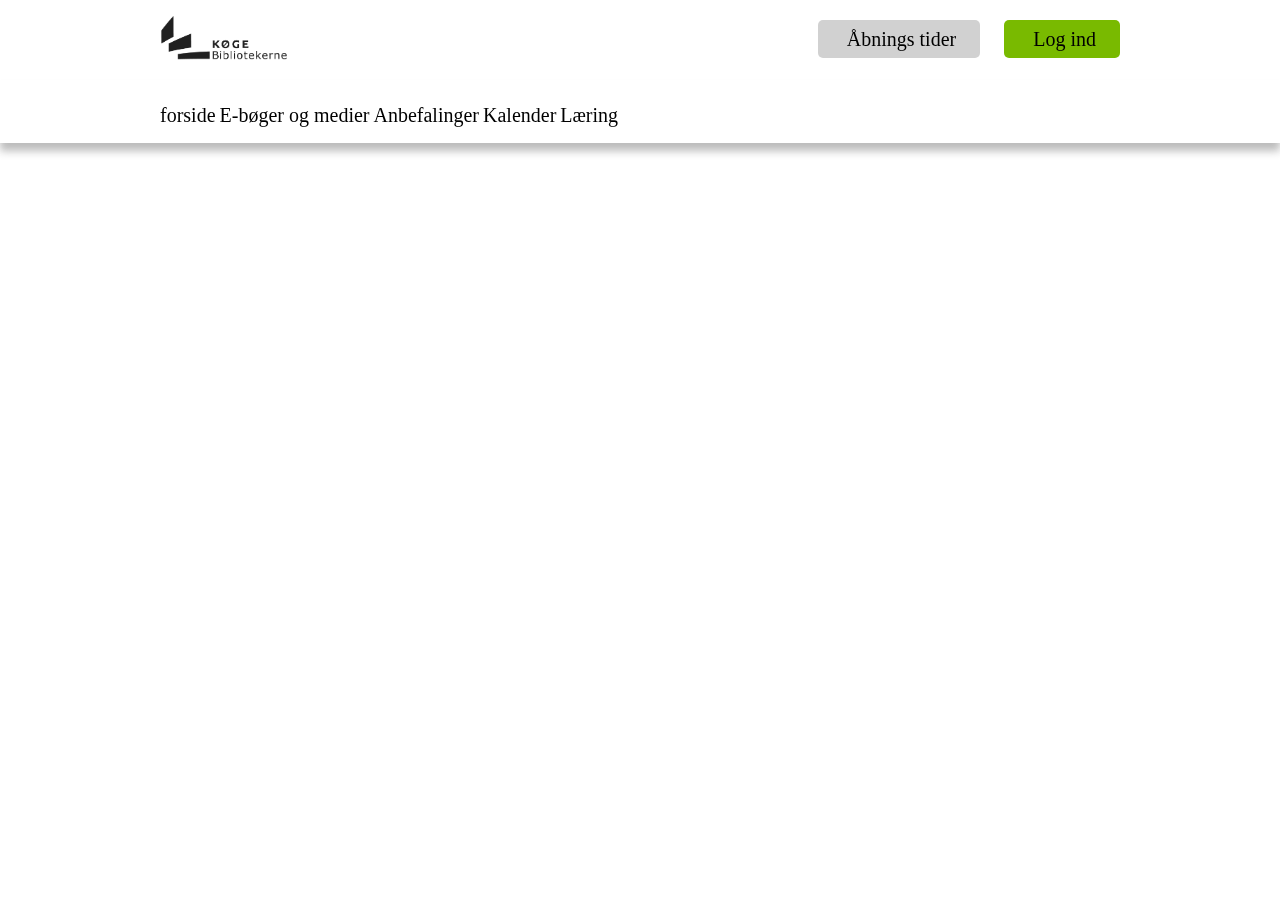
==== index.html @ a23d9f3e "Start på header" ====
<!DOCTYPE html>
<html lang="en">
<head>
    <meta charset="UTF-8">
    <meta http-equiv="X-UA-Compatible" content="IE=edge">
    <meta name="viewport" content="width=device-width, initial-scale=1.0">
    <title>Koege bibliotek</title>
    <link rel="stylesheet" href="style.css">
</head>
<body>

    <header>
        <div class="topbar">
            <div class="logo">
                <img src="./img/koege-bibliotekerne.png" alt="Koege logo">
            </div>

            <div class="topbar-inner">
            <a class="aabningstider" href=""><img src="" alt=""> Åbnings tider</a>
            <a class="logind" href=""><img src="" alt=""> Log ind</a>
            </div>

        </div>  

        <nav class="topnav">

            <div class="pri-nav">
                <a href="forside">forside</a>
                <a href="E-boeger og medier">E-bøger og medier</a>
                <a href="Anbefalinger">Anbefalinger</a>
                <a href="Kalender">Kalender</a>
                <a href="Læring">Læring</a>
            
            </div>

            <div class="sec-nav">
               
                <a href=""></a>
                <a href=""></a>
                <a href=""></a>
            
            </div>

        </nav>
        
        <div class="soegefelt">

        </div>

    </header>

    <section>

    </section>

    <section>

    </section>



    

    <footer></footer>

    <script src="main.js"></script>
    
</body>
</html>
---- style.css ----
* {
    box-sizing: border-box;
    padding: 0;
    margin: 0;
}

header {
    position: fixed;
    width: 100%;
}

.topbar{
    display: flex;
    justify-content: space-between;
    align-items: center;
    margin-top: 1rem;
    padding: 0 10rem;
    z-index: 999;
    background-color: white;
}

.logo img{
    width: 8rem;
}

.aabningstider, .logind {
    padding: 0.5rem 1.5rem;
    border-radius: 5px;
    text-decoration: none;
    color: #000000;
    font-size: 20px;
    margin-left: 20px;
}

.aabningstider {
    background-color: #d1d1d1;
    transition: .5s;
}

.aabningstider:hover {
    background-color: #79BA00;
}

.logind {
    background-color: #79BA00;
    transition: .5s;
}

.logind:hover {
    background-color: #505050;
    color: white;
}


nav a {
    text-decoration: none;
    color: #000000;
    font-size: 20px;
}

.topnav {
    display: flex;
    justify-content: space-between;
    align-items: center;
    margin-top: 1rem;
    padding: 0 10rem;
    box-shadow: 0 8px 8px rgba(32, 32, 32, 0.3);
}

.pri-nav {
    margin-top: 1.5rem;
    margin-bottom: 1rem;
}

.pri-nav:hover {
    
}
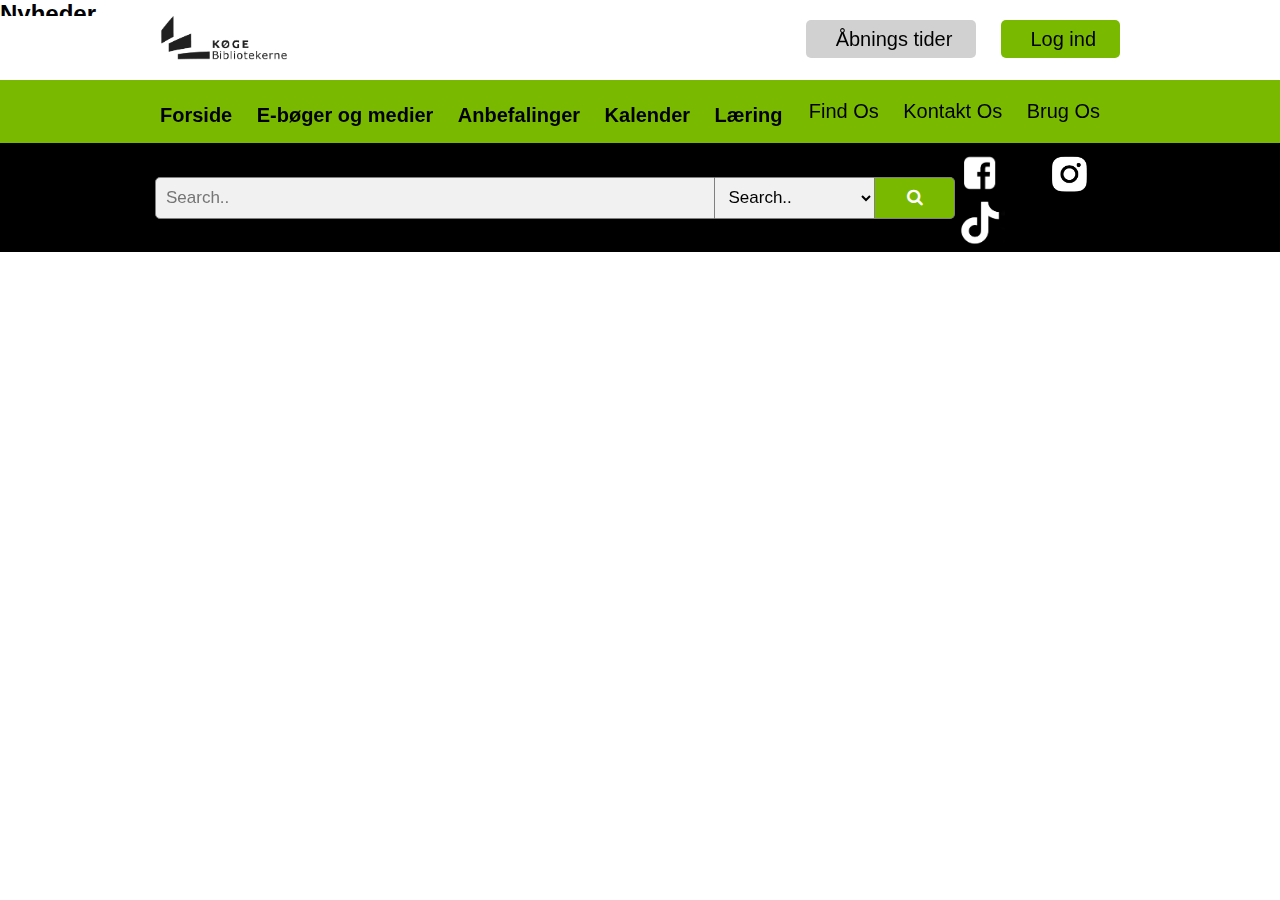
==== commit efab4abf: "header finish" ====
--- a/index.html
+++ b/index.html
@@ -6,6 +6,7 @@
     <meta name="viewport" content="width=device-width, initial-scale=1.0">
     <title>Koege bibliotek</title>
     <link rel="stylesheet" href="style.css">
+    <link rel="stylesheet" href="https://cdnjs.cloudflare.com/ajax/libs/font-awesome/4.7.0/css/font-awesome.min.css">
 </head>
 <body>
 
@@ -16,8 +17,8 @@
             </div>
 
             <div class="topbar-inner">
-            <a class="aabningstider" href=""><img src="" alt=""> Åbnings tider</a>
-            <a class="logind" href=""><img src="" alt=""> Log ind</a>
+                <a class="aabningstider" href=""><img src="" alt=""> Åbnings tider</a>
+                <a class="logind" href=""><img src="" alt=""> Log ind</a>
             </div>
 
         </div>  
@@ -25,31 +26,61 @@
         <nav class="topnav">
 
             <div class="pri-nav">
-                <a href="forside">forside</a>
-                <a href="E-boeger og medier">E-bøger og medier</a>
-                <a href="Anbefalinger">Anbefalinger</a>
-                <a href="Kalender">Kalender</a>
-                <a href="Læring">Læring</a>
-            
+                <a href="#forside">Forside</a>
+                <a href="#E-boeger og medier">E-bøger og medier</a>
+                <a href="#Anbefalinger">Anbefalinger</a>
+                <a href="#Kalender">Kalender</a>
+                <a href="#Læring">Læring</a>
             </div>
 
             <div class="sec-nav">
-               
-                <a href=""></a>
-                <a href=""></a>
-                <a href=""></a>
-            
+                <a href="#findos">Find Os</a>
+                <a href="Kontakt Os">Kontakt Os</a>
+                <a href="Brug Os">Brug Os</a>
             </div>
 
         </nav>
         
-        <div class="soegefelt">
+        <div class="toplower">
+
+            <div class="soegefelt">
+                <form class="example" action="/action_page.php">
+                <input type="text" placeholder="Search.." name="search2">
+
+                <select name="læring" id="læring">
+                    <option value="placeholder" aria-placeholder="Search.." >Search..</option>
+                    <option value="Læring">Læring</option>
+                    <option value="Hobby">Hobby</option>
+                    <option value="Skønlitteratur">Skønlitteratur</option>
+                    <option value="Historie">Historie</option>
+                </select>
+
+                <button type="submit"><i class="fa fa-search"></i></button>
+                </form>
+            </div>
+
+            <div class="some">
+                <a href="#facebook"><img src="./img/facebooklogohvid.png" alt="facebooklogohvid"></a>
+                <a href="#instagram"><img src="./img/instalogohvid.png" alt="instalogohvid"></a>
+                <a href="#tiktok"><img src="./img/tiktoklogohvid.png" alt="tiktoklogohvid"></a>
+            </div>
 
         </div>
-
     </header>
 
     <section>
+
+        <h2>Nyheder</h2>
+
+        <div class="parent">
+            <div class="div1">
+            <img src="" alt="">     
+            </div>
+            <div class="div2"> </div>
+            <div class="div3"> </div>
+            <div class="div4"> </div>
+            <div class="div5"> </div>
+        </div>
 
     </section>
 
--- a/style.css
+++ b/style.css
@@ -2,6 +2,7 @@
     box-sizing: border-box;
     padding: 0;
     margin: 0;
+    font-family: Helvetica, sans-serif;
 }
 
 header {
@@ -56,6 +57,7 @@
     text-decoration: none;
     color: #000000;
     font-size: 20px;
+    transition: .5s;
 }
 
 .topnav {
@@ -64,14 +66,113 @@
     align-items: center;
     margin-top: 1rem;
     padding: 0 10rem;
-    box-shadow: 0 8px 8px rgba(32, 32, 32, 0.3);
+    background-color: #79BA00;
+}
+
+.topnav a {
+    padding: 5px 0;
+    margin-right: 20px;
 }
 
 .pri-nav {
     margin-top: 1.5rem;
     margin-bottom: 1rem;
+    font-weight: bold;
 }
 
-.pri-nav:hover {
+.pri-nav a:hover, .sec-nav a:hover  {
+    color: #ffffff;
+}
+
+
+.toplower {
+    display: flex;
+    width: 100%;
+    background-color: #000000;
+    padding: .3rem 0;
+    align-items: center;
+    justify-content: space-between;
     
-}+}
+
+
+.soegefelt {
+    background-color: #000000;
+    padding: 10px 0;
+}
+
+.some {
+    margin-right: 125px;
+}
+
+.some img{
+    width: 50px;
+    float: left;
+    height: 50px;
+    margin-right: 40px;
+}
+
+form.example {
+    width: 800px;
+    margin-left: 155px;
+}
+
+form.example input[type=text] {
+    padding: 10px;
+    font-size: 17px;
+    border: 1px solid grey;
+    float: left;
+    width: 70%;
+    background: #f1f1f1;
+    border-radius: 5px 0 0 5px;
+  }
+
+  form.example select{
+    float: left;
+    width: 20%;
+    padding: 9.5px;
+    background: #f1f1f1;
+    font-size: 17px;
+    border: 1px solid grey;
+    border-left: none;
+    cursor: pointer;
+    transition: .5s;    
+}
+
+  form.example button {
+    float: left;
+    width: 10%;
+    padding: 10px;
+    background: #79BA00;
+    color: white;
+    font-size: 17px;
+    border: 1px solid grey;
+    border-left: none;
+    cursor: pointer;
+    border-radius: 0 5px 5px 0px;
+    transition: .5s;
+  }
+  
+  form.example button:hover {
+    background: #0b7dda;
+  }
+  
+  form.example::after {
+    content: "";
+    clear: both;
+    display: table;
+  }
+
+  .parent {
+    display: grid;
+    grid-template-columns: repeat(8, 1fr);
+    grid-template-rows: repeat(5, 1fr);
+    grid-column-gap: 0px;
+    grid-row-gap: 0px;
+    }
+    
+    .div1 { grid-area: 1 / 1 / 3 / 9; }
+    .div2 { grid-area: 3 / 1 / 6 / 3; }
+    .div3 { grid-area: 3 / 3 / 6 / 5; }
+    .div4 { grid-area: 3 / 5 / 6 / 7; }
+    .div5 { grid-area: 3 / 7 / 6 / 9; }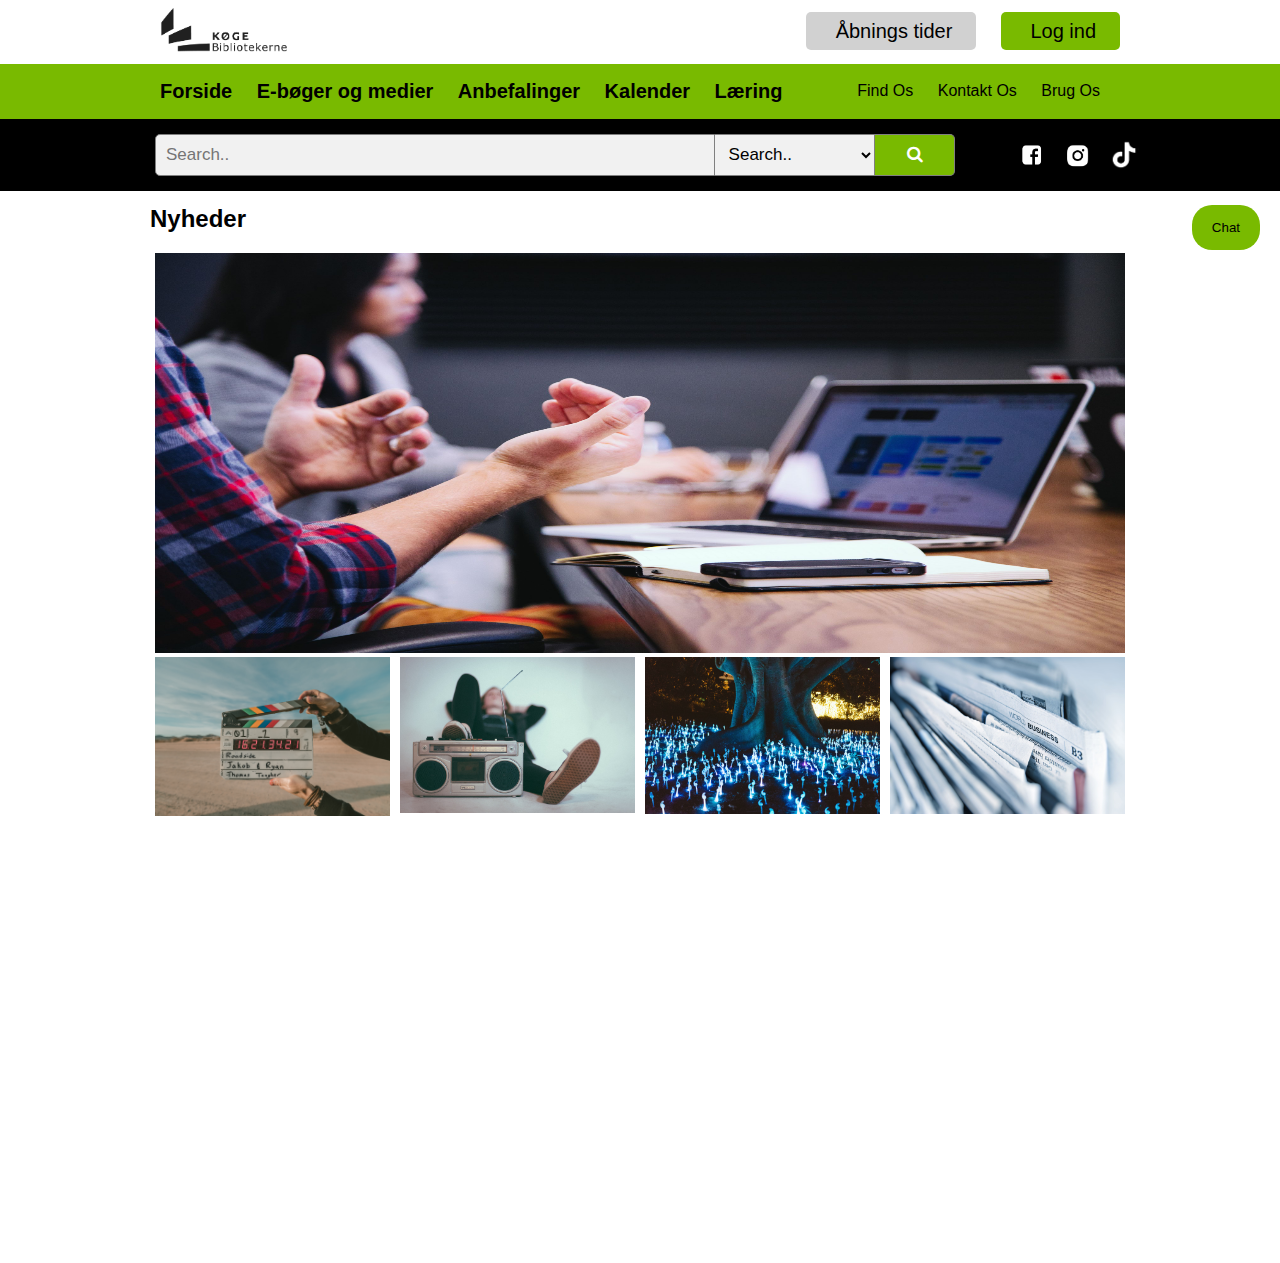
==== commit 579615a3: "lavet chatbox og nyheder" ====
--- a/index.html
+++ b/index.html
@@ -1,5 +1,6 @@
 <!DOCTYPE html>
 <html lang="en">
+
 <head>
     <meta charset="UTF-8">
     <meta http-equiv="X-UA-Compatible" content="IE=edge">
@@ -8,6 +9,7 @@
     <link rel="stylesheet" href="style.css">
     <link rel="stylesheet" href="https://cdnjs.cloudflare.com/ajax/libs/font-awesome/4.7.0/css/font-awesome.min.css">
 </head>
+
 <body>
 
     <header>
@@ -21,7 +23,7 @@
                 <a class="logind" href=""><img src="" alt=""> Log ind</a>
             </div>
 
-        </div>  
+        </div>
 
         <nav class="topnav">
 
@@ -40,22 +42,22 @@
             </div>
 
         </nav>
-        
+
         <div class="toplower">
 
             <div class="soegefelt">
                 <form class="example" action="/action_page.php">
-                <input type="text" placeholder="Search.." name="search2">
+                    <input type="text" placeholder="Search.." name="search2">
 
-                <select name="læring" id="læring">
-                    <option value="placeholder" aria-placeholder="Search.." >Search..</option>
-                    <option value="Læring">Læring</option>
-                    <option value="Hobby">Hobby</option>
-                    <option value="Skønlitteratur">Skønlitteratur</option>
-                    <option value="Historie">Historie</option>
-                </select>
+                    <select name="læring" id="læring">
+                        <option value="placeholder" aria-placeholder="Search..">Search..</option>
+                        <option value="Læring">Læring</option>
+                        <option value="Hobby">Hobby</option>
+                        <option value="Skønlitteratur">Skønlitteratur</option>
+                        <option value="Historie">Historie</option>
+                    </select>
 
-                <button type="submit"><i class="fa fa-search"></i></button>
+                    <button type="submit"><i class="fa fa-search"></i></button>
                 </form>
             </div>
 
@@ -64,37 +66,81 @@
                 <a href="#instagram"><img src="./img/instalogohvid.png" alt="instalogohvid"></a>
                 <a href="#tiktok"><img src="./img/tiktoklogohvid.png" alt="tiktoklogohvid"></a>
             </div>
+        </div>
 
-        </div>
     </header>
+    <div class="btn">
+        <button id="myBtn" class="myBtn">Chat</button>
+        <div id="myModal" class="modal">
+            <div class="modal-content">
+                <span class="close">&times;</span>
+                <h2>Bibloteksvagten</h2> 
+                <p>din hotline og genvej til bedre viden</p>
 
-    <section>
+                <div class="contakt-container">
+                    <form class="contakt-info" action="action_page.php">
+        
+                        <label for="fname">First Name</label>
+                        <input type="text" id="fname" name="firstname" placeholder="Your First Name..">
+        
+                        <label for="lname">Last Name</label>
+                        <input type="text" id="lname" name="lastname" placeholder="Your Last Name..">
+        
+                        <label for="country">Country</label>
+                        <select name="country" id="country">
+                            <option value="Danmark">Danmark</option>
+                            <option value="England">England</option>
+                            <option value="Germany">Germany</option>
+                            <option value="Norway">Norway</option>
+                            <option value="Sweden">Sweden</option>
+                            <option value="Usa">Usa</option>
+                        </select>
+        
+                        <label for="subject">Subject</label>
+                        <textarea name="subject" id="subject" placeholder="Write your subject here.." cols="30"
+                            rows="10"></textarea>
+                        <input type="submit" value="Submit">
+                    </form>
+                </div>
+            </div>
+    </div>
+
+    <section class="nyheder">
 
         <h2>Nyheder</h2>
 
         <div class="parent">
             <div class="div1">
-            <img src="" alt="">     
+                <img src="./img/billed1.jpg" alt="">
             </div>
-            <div class="div2"> </div>
-            <div class="div3"> </div>
-            <div class="div4"> </div>
-            <div class="div5"> </div>
-        </div>
-
+            <div class="div2">
+                <img src="./img/billed2.jpg" alt="">
+            </div>
+            <div class="div3">
+                <img src="./img/billed3.jpg" alt="">
+            </div>
+            <div class="div4">
+                <img src="./img/billed4.jpg" alt="">
+            </div>
+            <div class="div5">
+                <img src="./img/billed5.jpg" alt="">
+            </div>
     </section>
 
+    </div>
+    <h3></h3>
     <section>
 
     </section>
 
 
 
-    
+
 
     <footer></footer>
 
     <script src="main.js"></script>
-    
+
 </body>
+
 </html>--- a/style.css
+++ b/style.css
@@ -6,18 +6,19 @@
 }
 
 header {
+    background-color: #ffffff;
     position: fixed;
     width: 100%;
+    top: 0;
 }
 
 .topbar{
     display: flex;
     justify-content: space-between;
     align-items: center;
-    margin-top: 1rem;
+    margin-top: .5rem;
     padding: 0 10rem;
     z-index: 999;
-    background-color: white;
 }
 
 .logo img{
@@ -64,18 +65,18 @@
     display: flex;
     justify-content: space-between;
     align-items: center;
-    margin-top: 1rem;
+    margin-top: .5rem;
     padding: 0 10rem;
     background-color: #79BA00;
 }
 
 .topnav a {
-    padding: 5px 0;
+    padding: 3px 0;
     margin-right: 20px;
 }
 
 .pri-nav {
-    margin-top: 1.5rem;
+    margin-top: 1rem;
     margin-bottom: 1rem;
     font-weight: bold;
 }
@@ -84,6 +85,9 @@
     color: #ffffff;
 }
 
+.sec-nav a {
+    font-size: 16px;
+}
 
 .toplower {
     display: flex;
@@ -95,7 +99,6 @@
     
 }
 
-
 .soegefelt {
     background-color: #000000;
     padding: 10px 0;
@@ -106,10 +109,10 @@
 }
 
 .some img{
-    width: 50px;
+    width: 30px;
     float: left;
-    height: 50px;
-    margin-right: 40px;
+    height: 30px;
+    margin-right: 16px;
 }
 
 form.example {
@@ -130,7 +133,7 @@
   form.example select{
     float: left;
     width: 20%;
-    padding: 9.5px;
+    padding: 9.6px;
     background: #f1f1f1;
     font-size: 17px;
     border: 1px solid grey;
@@ -163,6 +166,126 @@
     display: table;
   }
 
+/* ----- Chat box kode start ----- */
+.btn {
+    display: flex;
+    justify-content: end;
+    margin-top: 175px;
+}  
+
+  .myBtn{
+      position: fixed;
+      padding: 15px 20px;
+      border-radius: 20px;
+      background-color: #79BA00;
+      border: none;
+      display: flex;
+      float: right;
+      margin-top: 30px;
+      margin-right: 20px;
+
+  }
+
+  .modal {
+    float: right;
+    display: none; /* Hidden by default */
+    position: fixed; /* Stay in place */
+    z-index: 1; /* Sit on top */
+    top: 0;
+    width: 100%; /* Full width */
+    height: 100%; /* Full height */
+    overflow: auto; /* Enable scroll if needed */
+    background-color: rgb(0,0,0); /* Fallback color */
+    background-color: rgba(0,0,0,0.4); /* Black w/ opacity */
+}
+  
+  /* Modal Content/Box */
+  .modal-content {
+    background-color: #fefefe;
+    margin: 15% auto; /* 15% from the top and centered */
+    padding: 20px;
+    border: 1px solid #888;
+    width: 80%; /* Could be more or less, depending on screen size */
+  }
+
+  .modal-content h2 {
+      margin-top: 20px;
+  }
+  
+  /* The Close Button */
+  .close {
+    color: #aaa;
+    float: right;
+    font-size: 28px;
+    font-weight: bold;
+  }
+  
+  .close:hover,
+  .close:focus {
+    color: black;
+    text-decoration: none;
+    cursor: pointer;
+  }
+  .contakt {
+    color: #ffffff;
+    padding: 1rem;
+}
+
+input[type=text],
+select,
+textarea {
+    width: 100%;
+    padding: 0.8rem;
+    border: 2px solid #ccc;
+    box-sizing: border-box;
+    resize: vertical;
+}
+
+input[type=submit] {
+    font-size: 16px;
+    background-color: #195796;
+    color: #000;
+    padding: 12px 40px;
+    border: none;
+    border-radius: 4px;
+    cursor: pointer;
+}
+
+input[type=submit]:hover {
+    background-color: #79BA00;
+}
+
+.contakt-container {
+    margin-top: 1rem;
+    margin-bottom: 1rem;
+    border-radius: 10px;
+    background-color: #f2f2f2;
+    padding: 20px;
+}
+
+label {
+    color: #000;
+}
+
+
+/* ----- chatbox slut ----- */
+
+
+.nyheder {
+    display: block;
+    padding: 0 150px;
+    margin-top: 30px;
+}
+
+.nyheder h2 {
+    margin-bottom: 20px;
+}
+
+.parent img {
+    width: 100%;
+    padding: 0 5px;
+}
+
   .parent {
     display: grid;
     grid-template-columns: repeat(8, 1fr);
@@ -170,7 +293,11 @@
     grid-column-gap: 0px;
     grid-row-gap: 0px;
     }
-    
+
+    .div1 img {
+        height: 400px;
+    }
+
     .div1 { grid-area: 1 / 1 / 3 / 9; }
     .div2 { grid-area: 3 / 1 / 6 / 3; }
     .div3 { grid-area: 3 / 3 / 6 / 5; }
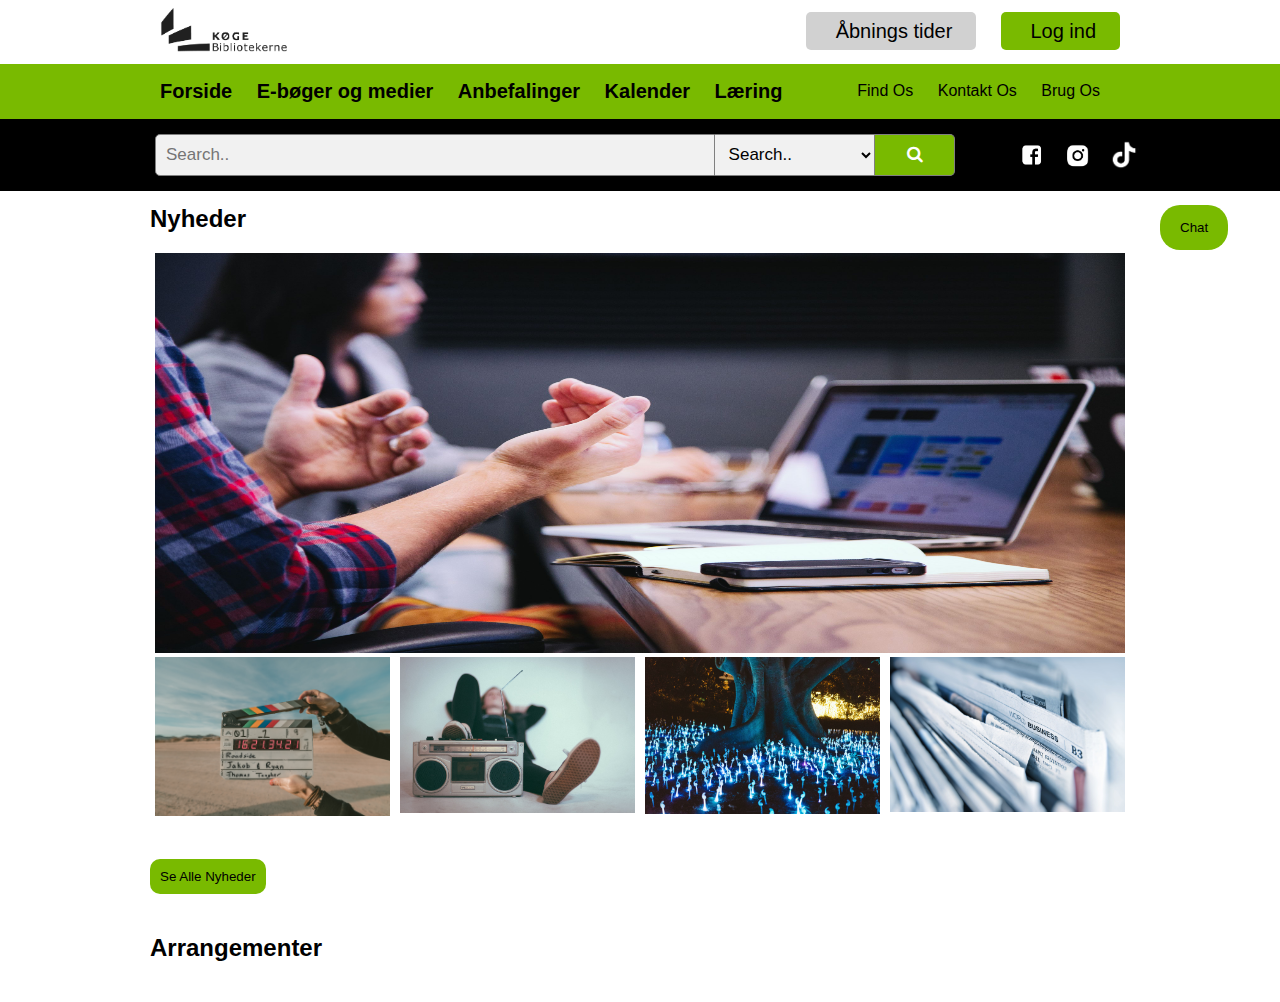
==== commit 63b7db35: "blyat" ====
--- a/index.html
+++ b/index.html
@@ -103,7 +103,7 @@
                     </form>
                 </div>
             </div>
-    </div>
+        </div>
 
     <section class="nyheder">
 
@@ -125,15 +125,15 @@
             <div class="div5">
                 <img src="./img/billed5.jpg" alt="">
             </div>
+            <div>
+                <button class="btn-vidre">Se Alle Nyheder</button>
+            </div>
     </section>
 
+    <div class="arrangementer">
+        <h2>Arrangementer</h2>
+
     </div>
-    <h3></h3>
-    <section>
-
-    </section>
-
-
 
 
 
--- a/style.css
+++ b/style.css
@@ -168,8 +168,7 @@
 
 /* ----- Chat box kode start ----- */
 .btn {
-    display: flex;
-    justify-content: end;
+    float: right;
     margin-top: 175px;
 }  
 
@@ -182,7 +181,7 @@
       display: flex;
       float: right;
       margin-top: 30px;
-      margin-right: 20px;
+      margin-left: 72.5rem; ;
 
   }
 
@@ -272,7 +271,8 @@
 
 
 .nyheder {
-    display: block;
+    display: flex;
+    flex-direction: column;
     padding: 0 150px;
     margin-top: 30px;
 }
@@ -289,7 +289,7 @@
   .parent {
     display: grid;
     grid-template-columns: repeat(8, 1fr);
-    grid-template-rows: repeat(5, 1fr);
+    grid-template-rows: repeat(3, 1fr);
     grid-column-gap: 0px;
     grid-row-gap: 0px;
     }
@@ -302,4 +302,20 @@
     .div2 { grid-area: 3 / 1 / 6 / 3; }
     .div3 { grid-area: 3 / 3 / 6 / 5; }
     .div4 { grid-area: 3 / 5 / 6 / 7; }
-    .div5 { grid-area: 3 / 7 / 6 / 9; }+    .div5 { grid-area: 3 / 7 / 6 / 9; }
+
+    .div2, .div3, .div4, .div5 img {
+        max-height: 155px;
+    }
+
+    .btn-vidre {
+        background-color: #79BA00;
+        padding: 10px;
+        border-radius: 10px;
+        border: none;
+    }
+
+.arrangementer {
+    margin: 40px 150px;
+}
+
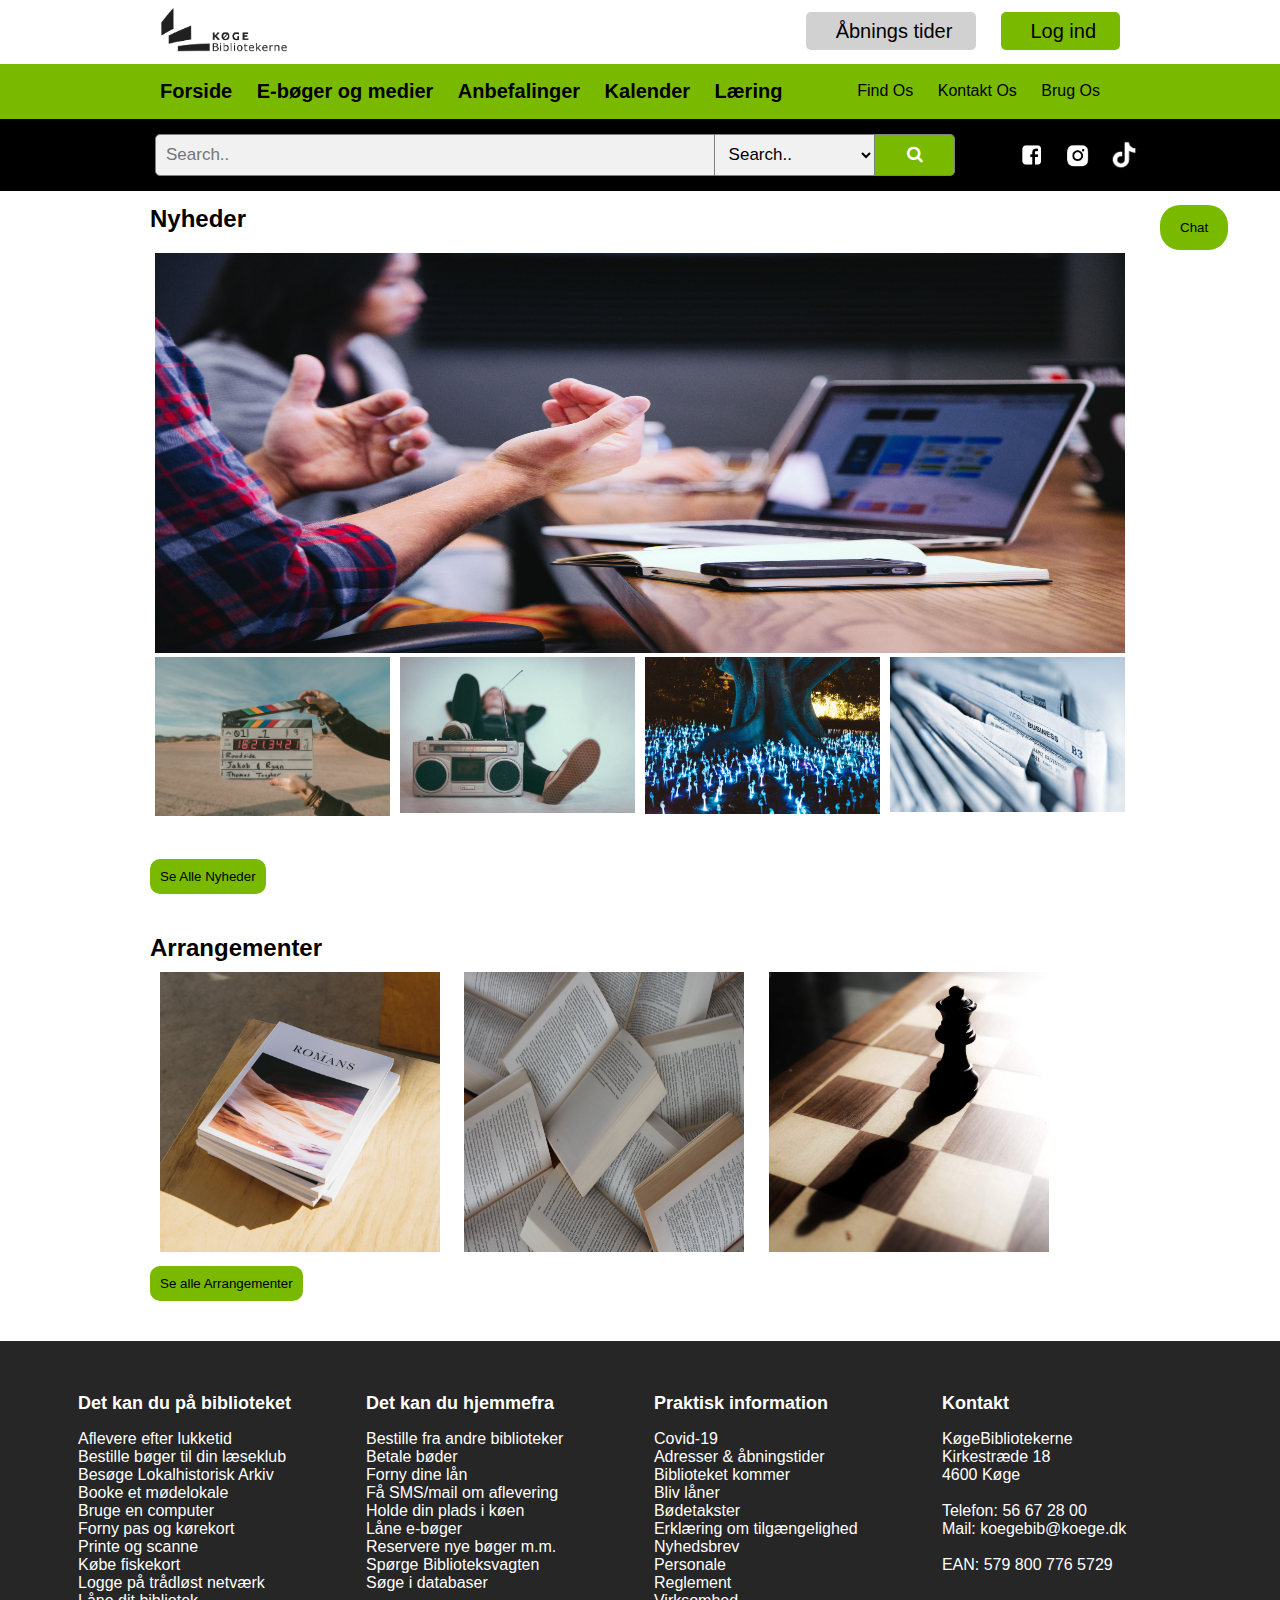
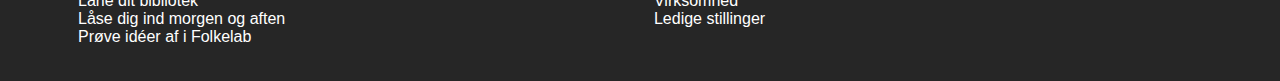
==== commit 4bd4165a: "index side færdig, igang med ebøger" ====
--- a/index.html
+++ b/index.html
@@ -28,8 +28,8 @@
         <nav class="topnav">
 
             <div class="pri-nav">
-                <a href="#forside">Forside</a>
-                <a href="#E-boeger og medier">E-bøger og medier</a>
+                <a href="index.html">Forside</a>
+                <a href="e-boeger-og-matrialer.html">E-bøger og medier</a>
                 <a href="#Anbefalinger">Anbefalinger</a>
                 <a href="#Kalender">Kalender</a>
                 <a href="#Læring">Læring</a>
@@ -133,11 +133,178 @@
     <div class="arrangementer">
         <h2>Arrangementer</h2>
 
+        <div class="arrangement-content">
+            <img src="./img/arrange-boger.jpg" alt="">
+            <img src="./img/arrange-boger2.jpg" alt="">
+            <img src="./img/arrange-skak.jpg" alt="">
+        </div>
+        <div>
+            <button class="btn-vidre">Se alle Arrangementer</button>
+        </div>
     </div>
 
 
 
-    <footer></footer>
+    <footer>
+        <footer class="footer">
+            <div class="footer-inner">
+                <div class="panel-pane pane-block pane-menu-menu-footer-menu-1 attachment-first">
+                    <div class="panel-pane-inner">
+    
+                        <h2 class="pane-title">Det kan du på biblioteket</h2>
+    
+    
+                        <div class="pane-content">
+                            <ul class="menu">
+                                <li class="first leaf"><a href="https://www.koegebib.dk/aflevere-efter-lukketid"
+                                        title="Aflevere efter lukketid" class="menu-item"><span>Aflevere efter
+                                            lukketid</span></a></li>
+                                <li class="leaf"><a
+                                        href="https://www.koegebib.dk/nyheder/skoenlitteratur/bestil-boeger-til-din-laeseklub"
+                                        title="Bestil bøger til din læseklub" class="menu-item"><span>Bestille bøger til
+                                            din læseklub</span></a></li>
+                                <li class="leaf"><a href="https://www.koegebib.dk/lokalhistorisk-arkiv"
+                                        title="Besøge Lokalhistorisk Arkiv" class="menu-item"><span>Besøge
+                                            Lokalhistorisk Arkiv</span></a></li>
+                                <li class="leaf"><a href="/moedelokale"
+                                        title="På bibliotekerne i Borup og Herfølge kan du låne et mødelokale"
+                                        class="menu-item"><span>Booke et mødelokale</span></a></li>
+                                <li class="leaf"><a href="/computer-internet"
+                                        title="Du kan reservere en computer til brug i en halv til hel time pr. dag på bibliotekerne i Borup, Herfølge og Køge"
+                                        class="menu-item"><span>Bruge en computer</span></a></li>
+                                <li class="leaf"><a href="/borgerservice-light"
+                                        title="Hos Borgerservice Light på Borup Bibliotek kan du forny dit pas og kørekort"
+                                        class="menu-item"><span>Forny pas og kørekort</span></a></li>
+                                <li class="leaf"><a href="/print-og-scanner"
+                                        title="Mod et mindre beløb kan du printe og scanne dokumenter på bibliotekerne i Borup, Herfølge og Køge"
+                                        class="menu-item"><span>Printe og scanne</span></a></li>
+                                <li class="leaf"><a href="/borgerservice-light"
+                                        title="På Borup Bibliotek kan du købe fiskekort til Kimmerslev Sø og Dalby Sø"
+                                        class="menu-item"><span>Købe fiskekort</span></a></li>
+                                <li class="leaf"><a href="/traadloest-netvaerk"
+                                        title="Der er wi-fi på bibliotekerne i Borup, Herfølge og Køge"
+                                        class="menu-item"><span>Logge på trådløst netværk</span></a></li>
+                                <li class="leaf"><a href="/node/2501"
+                                        title="Du kan låne bibliotekets lokaler til et arrangement eller møde"
+                                        class="menu-item"><span>Låne dit bibliotek</span></a></li>
+                                <li class="leaf"><a href="/selvbetjent-bibliotek"
+                                        title="Bibliotekerne i Borup og Herfølge har åben for selvbetjening kl. 7-23 alle ugens dage"
+                                        class="menu-item"><span>Låse dig ind morgen og aften</span></a></li>
+                                <li class="last leaf"><a href="https://www.koegebib.dk/folkelab"
+                                        title="Nye aktiviteter på biblioteket" class="menu-item"><span>Prøve idéer af i
+                                            Folkelab</span></a></li>
+                            </ul>
+                        </div>
+    
+    
+                    </div>
+                </div>
+                <div class="panel-pane pane-block pane-menu-menu-footer-menu-2 attachment-second">
+                    <div class="panel-pane-inner">
+    
+                        <h2 class="pane-title">Det kan du hjemmefra</h2>
+    
+    
+                        <div class="pane-content">
+                            <ul class="menu">
+                                <li class="first leaf"><a href="https://bibliotek.dk/da"
+                                        title="Prøv bibliotek.dk, hvis KøgeBibliotekerne ikke har, hvad du søger"
+                                        class="menu-item"><span>Bestille fra andre biblioteker</span></a></li>
+                                <li class="leaf"><a href="/boedetakster"
+                                        title="Du kan betale dine bøder med Dankort via vores hjemmeside"
+                                        class="menu-item"><span>Betale bøder</span></a></li>
+                                <li class="leaf"><a
+                                        href="https://www.koegebib.dk/nyheder/nyt-om-biblioteket/du-kan-forny-dine-laan-7-dage-inden-afleveringsfristen-hvis"
+                                        title="Hvis materialet ikke er reserveret, kan du forlænge dit lån op til 2 gange"
+                                        class="menu-item"><span>Forny dine lån</span></a></li>
+                                <li class="leaf"><a href="/sms"
+                                        title="Du kan få en SMS eller mail et par dage inden, at du skal aflevere lånte materialer"
+                                        class="menu-item"><span>Få SMS/mail om aflevering</span></a></li>
+                                <li class="leaf"><a href="/hold-din-plads-i-koeen"
+                                        title="Er du forhindret i at komme på biblioteket, kan du sætte dine reserveringer i bero, så du undgår at komme bagerst i køen igen"
+                                        class="menu-item"><span>Holde din plads i køen</span></a></li>
+                                <li class="leaf"><a href="https://www.koegebib.dk/eboeger"
+                                        title="Du kan låne ebøger på både eReolen.dk, eBib.dk og Ebrary"
+                                        class="menu-item"><span>Låne e-bøger</span></a></li>
+                                <li class="leaf"><a href="https://www.koegebib.dk/nyt-paa-hylderne"
+                                        title="Reservere nye bøger m.m." class="menu-item"><span>Reservere nye bøger
+                                            m.m.</span></a></li>
+                                <li class="leaf"><a href="http://biblioteksvagten.dk/"
+                                        title="Få svar på konkrete spørgsmål om alt mellem himmel og jord."
+                                        class="menu-item"><span>Spørge Biblioteksvagten</span></a></li>
+                                <li class="last leaf"><a href="https://www.koegebib.dk/e-materialer"
+                                        title="Vi giver dig adgang til mange databaser, som du kan logge dig ind på hjemme ved din egen computer"
+                                        class="menu-item"><span>Søge i databaser</span></a></li>
+                            </ul>
+                        </div>
+    
+    
+                    </div>
+                </div>
+                <div class="panel-pane pane-block pane-menu-menu-footer-menu-4 attachment-fourth">
+                    <div class="panel-pane-inner">
+    
+                        <h2 class="pane-title">Praktisk information</h2>
+    
+    
+                        <div class="pane-content">
+                            <ul class="menu">
+                                <li class="first leaf"><a href="https://www.koegebib.dk/covid-19"
+                                        title="Retningslinjer for biblioteket under covid-19"
+                                        class="menu-item"><span>Covid-19</span></a></li>
+                                <li class="leaf"><a href="/biblioteker" title="Find dit lokale bibliotek"
+                                        class="menu-item"><span>Adresser &amp; åbningstider</span></a></li>
+                                <li class="leaf"><a href="https://www.koegebib.dk/biblioteket-kommer"
+                                        title="Biblioteket kommer" class="menu-item"><span>Biblioteket kommer</span></a>
+                                </li>
+                                <li class="leaf"><a href="/bliv-laaner"
+                                        title="Det er gratis at blive oprettet som låner på biblioteket"
+                                        class="menu-item"><span>Bliv låner</span></a></li>
+                                <li class="leaf"><a href="/boedetakster" title="Det koster penge at overskride lånetiden"
+                                        class="menu-item"><span>Bødetakster</span></a></li>
+                                <li class="leaf"><a href="https://www.koegebib.dk/was" title="Erklæring om tilgængelighed"
+                                        class="menu-item"><span>Erklæring om
+                                            tilgængelighed</span></a></li>
+                                <li class="leaf"><a href="/nyhedsbrev"
+                                        title="Få en mail med nyheder om arrangementer, inspiration til gode oplevelser og vigtig information om, hvad der sker på dit bibliotek"
+                                        class="menu-item"><span>Nyhedsbrev</span></a></li>
+                                <li class="leaf"><a href="https://www.koegebib.dk/bibliotek/koege-bibliotek/personale"
+                                        title="Kontaktinformation til medarbejderne"
+                                        class="menu-item"><span>Personale</span></a></li>
+                                <li class="leaf"><a href="/reglement" title="Alle er velkomne til at bruge biblioteket"
+                                        class="menu-item"><span>Reglement</span></a></li>
+                                <li class="leaf"><a href="/virksomhed" title="Læs om vores projekter og mål"
+                                        class="menu-item"><span>Virksomhed</span></a></li>
+                                <li class="last leaf"><a href="https://www.koegebib.dk/ledige-stillinger"
+                                        title="Ledige stillinger" class="menu-item"><span>Ledige stillinger</span></a>
+                                </li>
+                            </ul>
+                        </div>
+    
+    
+                    </div>
+                </div>
+                <div class="panel-pane pane-block pane-block-1">
+                    <div class="panel-pane-inner">
+    
+                        <h2 class="pane-title">Kontakt</h2>
+    
+    
+                        <div class="pane-content">
+                            <p>KøgeBibliotekerne<br>Kirkestræde 18<br>4600 Køge<br><br>Telefon: 56 67 28 00</p>
+                            <p>Mail: <a href="mailto:koegebib@koege.dk">koegebib@koege.dk</a><br><br>EAN: 579 800 776
+                                5729</p>
+                            <p>&nbsp;</p>
+                            <p>
+                            </p>
+                            <p>&nbsp;</p>
+                        </div>
+    
+    
+                    </div>
+                </div>
+            </div>
+        </footer>
 
     <script src="main.js"></script>
 
--- a/style.css
+++ b/style.css
@@ -315,7 +315,118 @@
         border: none;
     }
 
-.arrangementer {
-    margin: 40px 150px;
-}
-
+    .arrangementer {
+        margin: 40px 150px;
+        display: flex;
+        flex-direction: column;
+    }
+    
+    .arrangement-content img{
+        width: 300px;
+        height: 300px;
+        padding: 10px;
+    }
+
+    .eboeger-top{
+        display: flex;
+        flex-direction: column;
+        margin-top: 200px;
+        justify-content: center;
+        align-content: center;
+        margin-left: 175px;
+        margin-right: 175px;
+        padding-top: 20px;
+        margin-bottom: 10px;
+    }
+    
+    .eboeger-top img {
+        height: 300px;
+        width: 100%;
+    }
+    
+    .kategorier {
+        display: flex;
+        justify-content: center;
+        padding: 0px 175px;
+        flex-wrap: wrap;
+        row-gap: 2px;
+        column-gap: 2px;
+        margin: 30px 0;
+    }
+    
+    .kategorier a{
+        background-color: #79BA00;
+        padding: 20px 40px;
+        color: #000000;
+        text-decoration: none;
+    }
+        
+
+
+
+
+
+
+
+    /* ----- Footer start ----- */
+
+footer {
+    height: 340px;
+}
+
+footer h2 {
+    margin-bottom: 15px;
+    font-size: 20px;
+}
+
+footer a {
+    color: #ffffff;
+    text-decoration: none;
+}
+
+ul.menu {
+    border: none;
+    list-style: none;
+    text-align: left;
+}
+
+.footer {
+    background-color: #262626;
+    color: #ffffff;
+}
+.footer-inner {
+    max-width: 1124px;
+    margin-left: auto;
+    margin-right: auto;
+    width: 90%;
+    padding: 50px 0;
+}
+
+.footer-inner>.panel-pane:nth-child(4n+1) {
+    clear: left;
+}
+
+.footer-inner>.panel-pane {
+    float: left;
+    display: block;
+    margin-right: 2.4911%;
+    width: 23.13167%;
+}
+
+.footer-inner>.panel-pane .pane-content ul {
+    display: block;
+}
+
+.footer-inner>.panel-pane .pane-title {
+    font-family: FaktPro-SemiBold,sans-serif;
+    font-size: 18px;
+    line-height: 24px;
+    pointer-events: none;
+}
+
+.footer-inner>.panel-pane:nth-child(4n) {
+    margin-right: 0;
+}
+
+/* ----- Footer stop ----- */
+
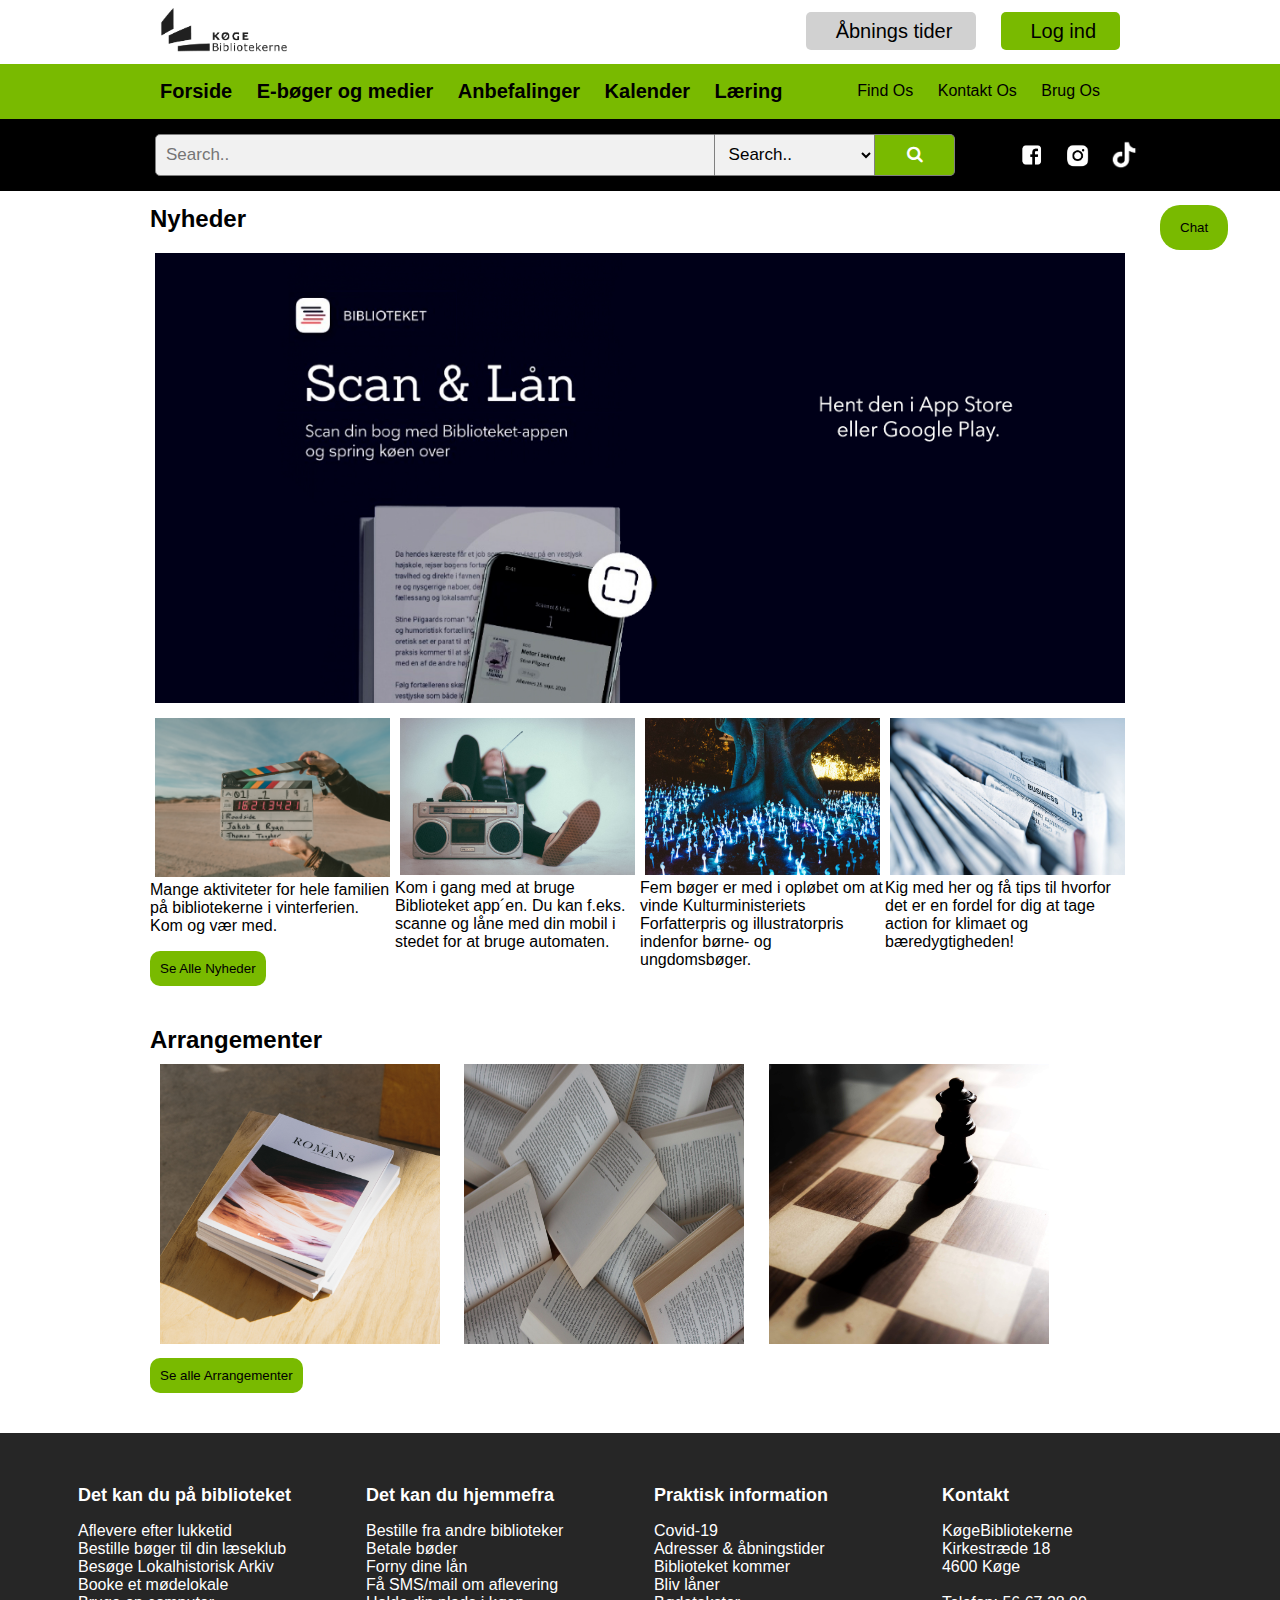
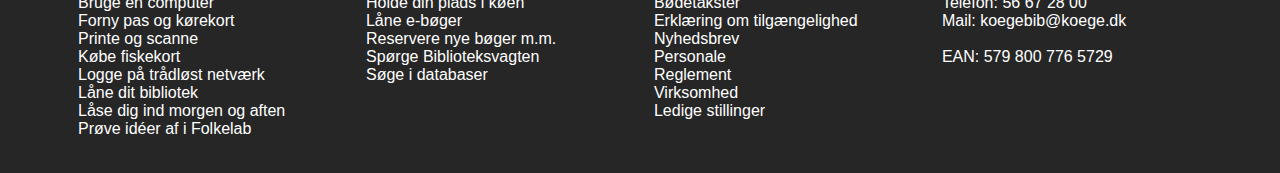
==== commit 2b49eca5: "Lavet lærings side" ====
--- a/index.html
+++ b/index.html
@@ -32,7 +32,7 @@
                 <a href="e-boeger-og-matrialer.html">E-bøger og medier</a>
                 <a href="#Anbefalinger">Anbefalinger</a>
                 <a href="#Kalender">Kalender</a>
-                <a href="#Læring">Læring</a>
+                <a href="laering.html">Læring</a>
             </div>
 
             <div class="sec-nav">
@@ -69,6 +69,7 @@
         </div>
 
     </header>
+
     <div class="btn">
         <button id="myBtn" class="myBtn">Chat</button>
         <div id="myModal" class="modal">
@@ -111,19 +112,32 @@
 
         <div class="parent">
             <div class="div1">
-                <img src="./img/billed1.jpg" alt="">
+                <a href="#scan-og-laan"><img src="./img/_scan_laana-klar.jpg" alt=""></a>
             </div>
             <div class="div2">
                 <img src="./img/billed2.jpg" alt="">
+                <p>Mange aktiviteter for hele familien på 
+                    bibliotekerne i vinterferien. 
+                    Kom og vær med.</p>
             </div>
             <div class="div3">
                 <img src="./img/billed3.jpg" alt="">
+                <p>Kom i gang med at bruge Biblioteket app´en.
+                    Du kan f.eks. scanne og låne med din mobil
+                    i stedet for at bruge automaten.</p>
             </div>
             <div class="div4">
                 <img src="./img/billed4.jpg" alt="">
+                <p>Fem bøger er med i opløbet om at vinde 
+                    Kulturministeriets Forfatterpris og 
+                    illustratorpris indenfor børne- og 
+                    ungdomsbøger.</p>
             </div>
             <div class="div5">
                 <img src="./img/billed5.jpg" alt="">
+                <p>Kig med her og få tips til hvorfor det er en 
+                    fordel for dig at tage action for klimaet og 
+                    bæredygtigheden!</p>
             </div>
             <div>
                 <button class="btn-vidre">Se Alle Nyheder</button>
--- a/style.css
+++ b/style.css
@@ -3,6 +3,11 @@
     padding: 0;
     margin: 0;
     font-family: Helvetica, sans-serif;
+    
+}
+
+body {
+    overflow-x: hidden;
 }
 
 header {
@@ -12,7 +17,7 @@
     top: 0;
 }
 
-.topbar{
+.topbar {
     display: flex;
     justify-content: space-between;
     align-items: center;
@@ -21,11 +26,12 @@
     z-index: 999;
 }
 
-.logo img{
+.logo img {
     width: 8rem;
 }
 
-.aabningstider, .logind {
+.aabningstider,
+.logind {
     padding: 0.5rem 1.5rem;
     border-radius: 5px;
     text-decoration: none;
@@ -81,7 +87,8 @@
     font-weight: bold;
 }
 
-.pri-nav a:hover, .sec-nav a:hover  {
+.pri-nav a:hover,
+.sec-nav a:hover {
     color: #ffffff;
 }
 
@@ -96,7 +103,7 @@
     padding: .3rem 0;
     align-items: center;
     justify-content: space-between;
-    
+
 }
 
 .soegefelt {
@@ -108,7 +115,7 @@
     margin-right: 125px;
 }
 
-.some img{
+.some img {
     width: 30px;
     float: left;
     height: 30px;
@@ -128,9 +135,9 @@
     width: 70%;
     background: #f1f1f1;
     border-radius: 5px 0 0 5px;
-  }
-
-  form.example select{
+}
+
+form.example select {
     float: left;
     width: 20%;
     padding: 9.6px;
@@ -139,10 +146,10 @@
     border: 1px solid grey;
     border-left: none;
     cursor: pointer;
-    transition: .5s;    
-}
-
-  form.example button {
+    transition: .5s;
+}
+
+form.example button {
     float: left;
     width: 10%;
     padding: 10px;
@@ -154,78 +161,90 @@
     cursor: pointer;
     border-radius: 0 5px 5px 0px;
     transition: .5s;
-  }
-  
-  form.example button:hover {
+}
+
+form.example button:hover {
     background: #0b7dda;
-  }
-  
-  form.example::after {
+}
+
+form.example::after {
     content: "";
     clear: both;
     display: table;
-  }
+}
 
 /* ----- Chat box kode start ----- */
 .btn {
     float: right;
     margin-top: 175px;
-}  
-
-  .myBtn{
-      position: fixed;
-      padding: 15px 20px;
-      border-radius: 20px;
-      background-color: #79BA00;
-      border: none;
-      display: flex;
-      float: right;
-      margin-top: 30px;
-      margin-left: 72.5rem; ;
-
-  }
-
-  .modal {
+}
+
+.myBtn {
+    position: fixed;
+    padding: 15px 20px;
+    border-radius: 20px;
+    background-color: #79BA00;
+    border: none;
+    display: flex;
     float: right;
-    display: none; /* Hidden by default */
-    position: fixed; /* Stay in place */
-    z-index: 1; /* Sit on top */
+    margin-top: 30px;
+    margin-left: 72.5rem;
+    ;
+
+}
+
+.modal {
+    float: right;
+    display: none;
+    /* Hidden by default */
+    position: fixed;
+    /* Stay in place */
+    z-index: 1;
+    /* Sit on top */
     top: 0;
-    width: 100%; /* Full width */
-    height: 100%; /* Full height */
-    overflow: auto; /* Enable scroll if needed */
-    background-color: rgb(0,0,0); /* Fallback color */
-    background-color: rgba(0,0,0,0.4); /* Black w/ opacity */
-}
-  
-  /* Modal Content/Box */
-  .modal-content {
+    width: 100%;
+    /* Full width */
+    height: 100%;
+    /* Full height */
+    overflow: auto;
+    /* Enable scroll if needed */
+    background-color: rgb(0, 0, 0);
+    /* Fallback color */
+    background-color: rgba(0, 0, 0, 0.4);
+    /* Black w/ opacity */
+}
+
+/* Modal Content/Box */
+.modal-content {
     background-color: #fefefe;
-    margin: 15% auto; /* 15% from the top and centered */
+    margin: 15% auto;
+    /* 15% from the top and centered */
     padding: 20px;
     border: 1px solid #888;
-    width: 80%; /* Could be more or less, depending on screen size */
-  }
-
-  .modal-content h2 {
-      margin-top: 20px;
-  }
-  
-  /* The Close Button */
-  .close {
+    width: 80%;
+    /* Could be more or less, depending on screen size */
+}
+
+.modal-content h2 {
+    margin-top: 20px;
+}
+
+/* The Close Button */
+.close {
     color: #aaa;
     float: right;
     font-size: 28px;
     font-weight: bold;
-  }
-  
-  .close:hover,
-  .close:focus {
+}
+
+.close:hover,
+.close:focus {
     color: black;
     text-decoration: none;
     cursor: pointer;
-  }
-  .contakt {
+}
+
+.contakt {
     color: #ffffff;
     padding: 1rem;
 }
@@ -286,89 +305,175 @@
     padding: 0 5px;
 }
 
-  .parent {
+.parent {
     display: grid;
     grid-template-columns: repeat(8, 1fr);
     grid-template-rows: repeat(3, 1fr);
     grid-column-gap: 0px;
     grid-row-gap: 0px;
-    }
-
-    .div1 img {
-        height: 400px;
-    }
-
-    .div1 { grid-area: 1 / 1 / 3 / 9; }
-    .div2 { grid-area: 3 / 1 / 6 / 3; }
-    .div3 { grid-area: 3 / 3 / 6 / 5; }
-    .div4 { grid-area: 3 / 5 / 6 / 7; }
-    .div5 { grid-area: 3 / 7 / 6 / 9; }
-
-    .div2, .div3, .div4, .div5 img {
-        max-height: 155px;
-    }
-
-    .btn-vidre {
-        background-color: #79BA00;
-        padding: 10px;
-        border-radius: 10px;
-        border: none;
-    }
-
-    .arrangementer {
-        margin: 40px 150px;
-        display: flex;
-        flex-direction: column;
-    }
+}
+
+.div1 img {
+    height: 450px;
+}
+
+.div1 {
+    grid-area: 1 / 1 / 3 / 9;
+}
+
+.div2 {
+    grid-area: 3 / 1 / 6 / 3;
+}
+
+.div3 {
+    grid-area: 3 / 3 / 6 / 5;
+}
+
+.div4 {
+    grid-area: 3 / 5 / 6 / 7;
+}
+
+.div5 {
+    grid-area: 3 / 7 / 6 / 9;
+}
+
+.div2,
+.div3,
+.div4,
+.div5 img {
+    max-height: 200px;
+}
+
+.btn-vidre {
+    background-color: #79BA00;
+    padding: 10px;
+    border-radius: 10px;
+    border: none;
+    cursor: pointer;
+}
+
+.arrangementer {
+    margin: 40px 150px;
+    display: flex;
+    flex-direction: column;
+}
+
+.arrangement-content img {
+    width: 300px;
+    height: 300px;
+    padding: 10px;
+}
+
+/* ----- Ebøger start ----- */
+
+.eboeger-top {
+    display: flex;
+    flex-direction: column;
+    margin-top: 50px;
+    justify-content: center;
+    align-content: center;
+    margin-left: 100px;
+    margin-right: 100px;
+    padding-top: 20px;
+    margin-bottom: 10px;
+}
+
+.eboeger-top h2 {
+    margin-bottom: 1rem;
+}
+
+.eboeger-top img {
+    height: 300px;
+    width: 100%;
+}
+
+.kategorier {
+    text-align: center;
+    width: 100%;
+    align-items: center;
+    display: flex;
+    justify-content: center;
+    padding: 0px 175px;
+    flex-wrap: wrap;
+    row-gap: 10px;
+    column-gap: 10px;
+    margin: 30px 0;
+}
+
+.kategorier a {
+    background-color: #79BA00;
+    padding: 20px 40px;
+    color: #000000;
+    text-decoration: none;
+    width: 20%;
+}
+
+.eboeger-liste{
+    margin-top: 20px;
+    display: flex;
+    justify-content: space-evenly;
+    flex-wrap: wrap;
+    width: 100%;
+}
+
+.liste-content {
+    margin-bottom: 10px;
+    width: 25%;
+    height: 160px;
+    padding: 10px 100px;
     
-    .arrangement-content img{
-        width: 300px;
-        height: 300px;
-        padding: 10px;
-    }
-
-    .eboeger-top{
-        display: flex;
-        flex-direction: column;
-        margin-top: 200px;
-        justify-content: center;
-        align-content: center;
-        margin-left: 175px;
-        margin-right: 175px;
-        padding-top: 20px;
-        margin-bottom: 10px;
-    }
-    
-    .eboeger-top img {
-        height: 300px;
-        width: 100%;
-    }
-    
-    .kategorier {
-        display: flex;
-        justify-content: center;
-        padding: 0px 175px;
-        flex-wrap: wrap;
-        row-gap: 2px;
-        column-gap: 2px;
-        margin: 30px 0;
-    }
-    
-    .kategorier a{
-        background-color: #79BA00;
-        padding: 20px 40px;
-        color: #000000;
-        text-decoration: none;
-    }
-        
-
-
-
-
-
-
-
-    /* ----- Footer start ----- */
+    text-overflow: ellipsis;
+}
+
+.liste-content li {
+    list-style-type:none;
+    padding-top: 15px;
+}
+
+.liste-content a {
+    text-decoration: none;
+    color: #000000;
+}
+
+/* ----- ebøger slut ----- */ 
+
+/* ----- læring start ----- */ 
+
+.learing-topbar {
+    margin-top: 188px;
+    width: 100%;
+    margin-right: px;
+}
+.learing-topbar img {
+    height: 60px;
+    width: 1500px;
+    margin-left: -40px;
+    border: solid #000000 2px;
+}
+
+.laering-titel {
+    text-align: center;
+    margin: 20px;
+}
+
+.laering-content {
+    margin: 0 175px;
+    display: flex;
+    flex-wrap: wrap;
+    justify-content: space-between;
+}
+
+.laering-content div {
+    height: 350px;
+}
+
+.laering-content img {
+    width: 400px;
+    height: 250px;
+}
+
+
+/* ----- Footer start ----- */
 
 footer {
     height: 340px;
@@ -394,6 +499,7 @@
     background-color: #262626;
     color: #ffffff;
 }
+
 .footer-inner {
     max-width: 1124px;
     margin-left: auto;
@@ -418,7 +524,7 @@
 }
 
 .footer-inner>.panel-pane .pane-title {
-    font-family: FaktPro-SemiBold,sans-serif;
+    font-family: FaktPro-SemiBold, sans-serif;
     font-size: 18px;
     line-height: 24px;
     pointer-events: none;
@@ -428,5 +534,4 @@
     margin-right: 0;
 }
 
-/* ----- Footer stop ----- */
-
+/* ----- Footer stop ----- */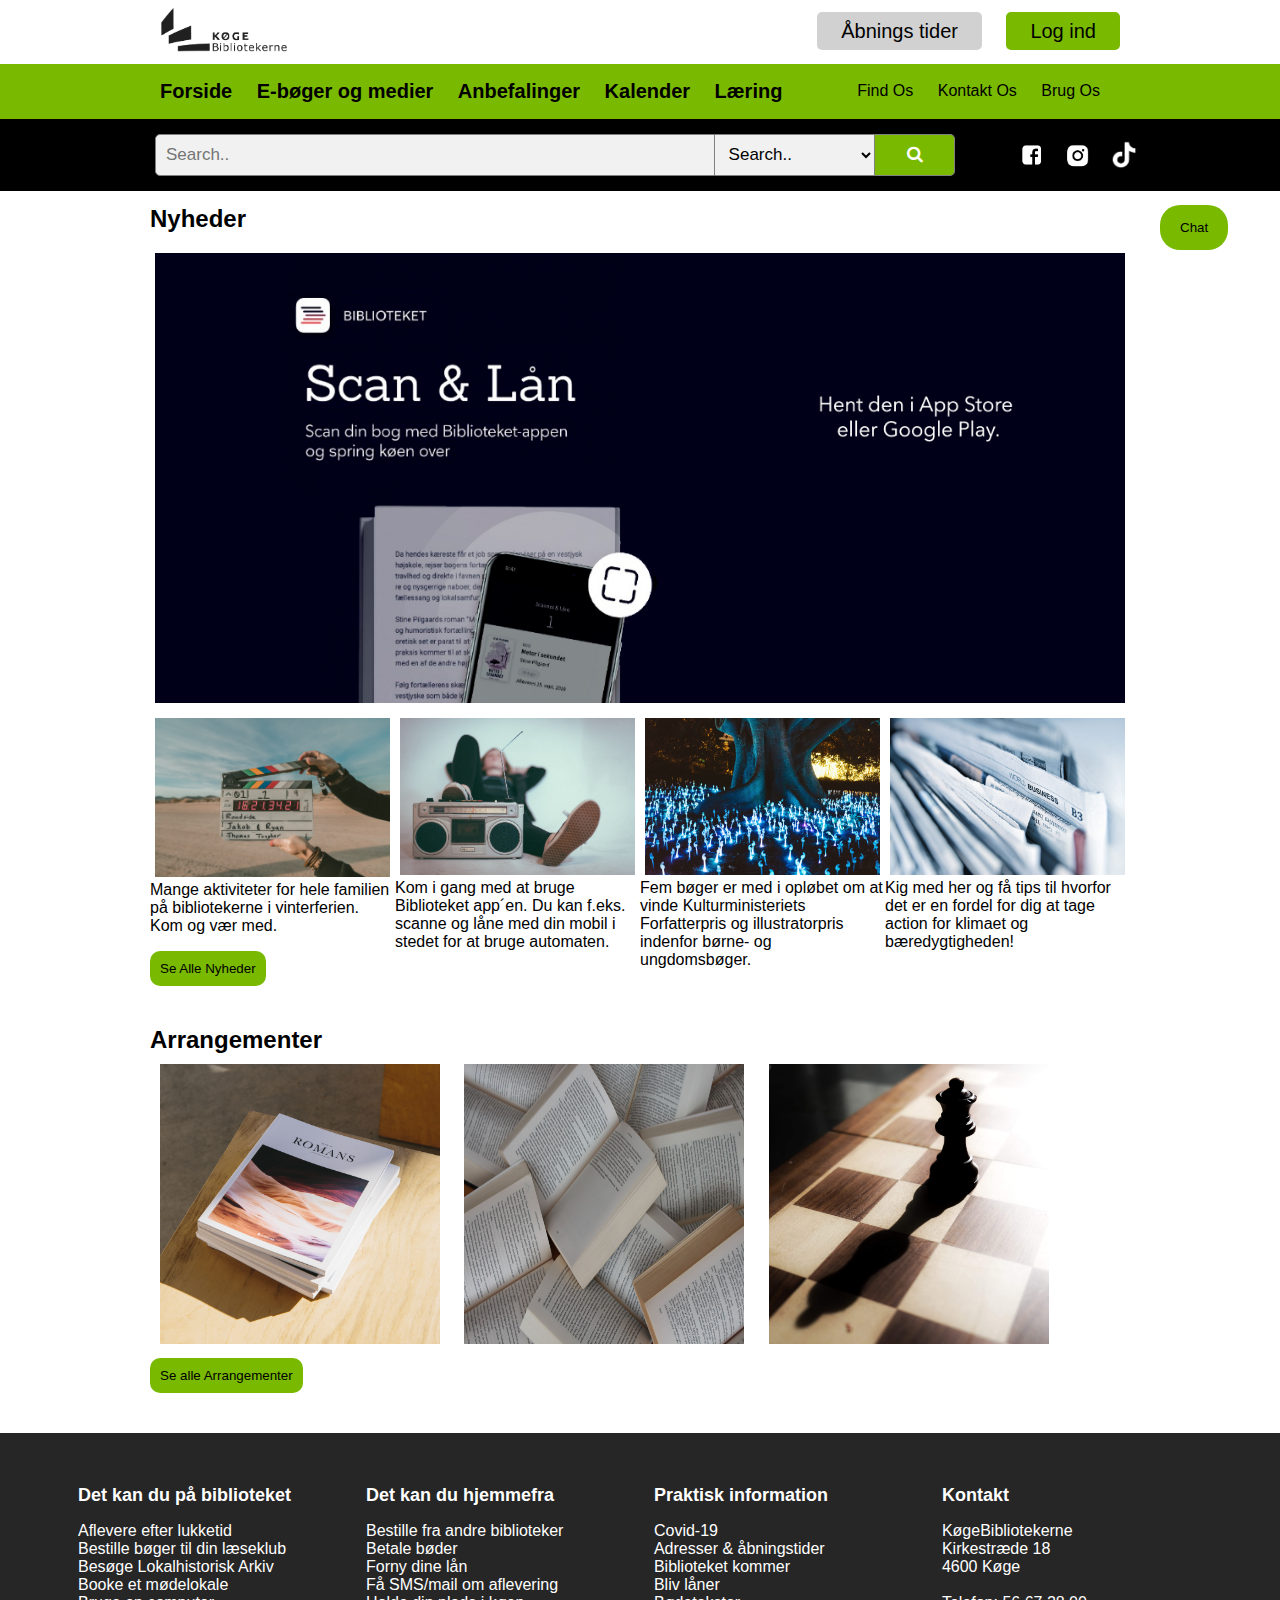
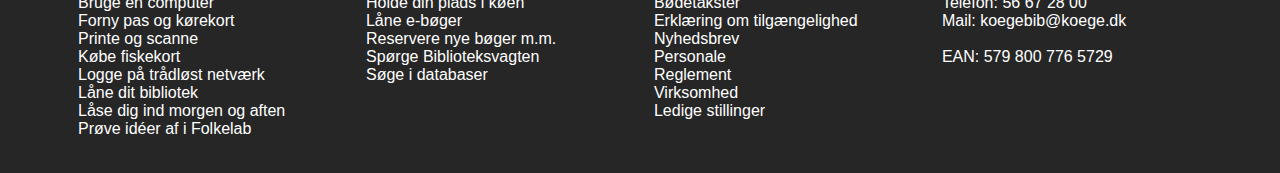
==== commit f416eb52: "færdig rettelser" ====
--- a/index.html
+++ b/index.html
@@ -19,8 +19,8 @@
             </div>
 
             <div class="topbar-inner">
-                <a class="aabningstider" href=""><img src="" alt=""> Åbnings tider</a>
-                <a class="logind" href=""><img src="" alt=""> Log ind</a>
+                <a class="aabningstider" href="#aabningstider"> Åbnings tider</a>
+                <a class="logind" href="#log-ind">Log ind</a>
             </div>
 
         </div>
@@ -37,8 +37,8 @@
 
             <div class="sec-nav">
                 <a href="#findos">Find Os</a>
-                <a href="Kontakt Os">Kontakt Os</a>
-                <a href="Brug Os">Brug Os</a>
+                <a href="Kontakt-Os">Kontakt Os</a>
+                <a href="Brug-Os">Brug Os</a>
             </div>
 
         </nav>
@@ -75,28 +75,18 @@
         <div id="myModal" class="modal">
             <div class="modal-content">
                 <span class="close">&times;</span>
-                <h2>Bibloteksvagten</h2> 
+                <h2>Bibloteksvagten</h2>
                 <p>din hotline og genvej til bedre viden</p>
 
                 <div class="contakt-container">
                     <form class="contakt-info" action="action_page.php">
-        
+
                         <label for="fname">First Name</label>
                         <input type="text" id="fname" name="firstname" placeholder="Your First Name..">
-        
+
                         <label for="lname">Last Name</label>
                         <input type="text" id="lname" name="lastname" placeholder="Your Last Name..">
-        
-                        <label for="country">Country</label>
-                        <select name="country" id="country">
-                            <option value="Danmark">Danmark</option>
-                            <option value="England">England</option>
-                            <option value="Germany">Germany</option>
-                            <option value="Norway">Norway</option>
-                            <option value="Sweden">Sweden</option>
-                            <option value="Usa">Usa</option>
-                        </select>
-        
+
                         <label for="subject">Subject</label>
                         <textarea name="subject" id="subject" placeholder="Write your subject here.." cols="30"
                             rows="10"></textarea>
@@ -106,68 +96,65 @@
             </div>
         </div>
 
-    <section class="nyheder">
-
-        <h2>Nyheder</h2>
-
-        <div class="parent">
-            <div class="div1">
-                <a href="#scan-og-laan"><img src="./img/_scan_laana-klar.jpg" alt=""></a>
-            </div>
-            <div class="div2">
-                <img src="./img/billed2.jpg" alt="">
-                <p>Mange aktiviteter for hele familien på 
-                    bibliotekerne i vinterferien. 
-                    Kom og vær med.</p>
-            </div>
-            <div class="div3">
-                <img src="./img/billed3.jpg" alt="">
-                <p>Kom i gang med at bruge Biblioteket app´en.
-                    Du kan f.eks. scanne og låne med din mobil
-                    i stedet for at bruge automaten.</p>
-            </div>
-            <div class="div4">
-                <img src="./img/billed4.jpg" alt="">
-                <p>Fem bøger er med i opløbet om at vinde 
-                    Kulturministeriets Forfatterpris og 
-                    illustratorpris indenfor børne- og 
-                    ungdomsbøger.</p>
-            </div>
-            <div class="div5">
-                <img src="./img/billed5.jpg" alt="">
-                <p>Kig med her og få tips til hvorfor det er en 
-                    fordel for dig at tage action for klimaet og 
-                    bæredygtigheden!</p>
+        <section class="nyheder">
+
+            <h2>Nyheder</h2>
+
+            <div class="parent">
+                <div class="div1">
+                    <a href="#scan-og-laan"><img src="./img/_scan_laana-klar.jpg" alt=""></a>
+                </div>
+                <div class="div2">
+                    <img src="./img/billed2.jpg" alt="">
+                    <p>Mange aktiviteter for hele familien på
+                        bibliotekerne i vinterferien.
+                        Kom og vær med.</p>
+                </div>
+                <div class="div3">
+                    <img src="./img/billed3.jpg" alt="">
+                    <p>Kom i gang med at bruge Biblioteket app´en.
+                        Du kan f.eks. scanne og låne med din mobil
+                        i stedet for at bruge automaten.</p>
+                </div>
+                <div class="div4">
+                    <img src="./img/billed4.jpg" alt="">
+                    <p>Fem bøger er med i opløbet om at vinde
+                        Kulturministeriets Forfatterpris og
+                        illustratorpris indenfor børne- og
+                        ungdomsbøger.</p>
+                </div>
+                <div class="div5">
+                    <img src="./img/billed5.jpg" alt="">
+                    <p>Kig med her og få tips til hvorfor det er en
+                        fordel for dig at tage action for klimaet og
+                        bæredygtigheden!</p>
+                </div>
+                <div>
+                    <button class="btn-vidre">Se Alle Nyheder</button>
+                </div>
+            </div>
+        </section>
+
+        <div class="arrangementer">
+            <h2>Arrangementer</h2>
+
+            <div class="arrangement-content">
+                <img src="./img/arrange-boger.jpg" alt="">
+                <img src="./img/arrange-boger2.jpg" alt="">
+                <img src="./img/arrange-skak.jpg" alt="">
             </div>
             <div>
-                <button class="btn-vidre">Se Alle Nyheder</button>
-            </div>
-    </section>
-
-    <div class="arrangementer">
-        <h2>Arrangementer</h2>
-
-        <div class="arrangement-content">
-            <img src="./img/arrange-boger.jpg" alt="">
-            <img src="./img/arrange-boger2.jpg" alt="">
-            <img src="./img/arrange-skak.jpg" alt="">
+                <button class="btn-vidre">Se alle Arrangementer</button>
+            </div>
         </div>
-        <div>
-            <button class="btn-vidre">Se alle Arrangementer</button>
-        </div>
-    </div>
-
-
-
-    <footer>
+
         <footer class="footer">
             <div class="footer-inner">
                 <div class="panel-pane pane-block pane-menu-menu-footer-menu-1 attachment-first">
                     <div class="panel-pane-inner">
-    
+
                         <h2 class="pane-title">Det kan du på biblioteket</h2>
-    
-    
+
                         <div class="pane-content">
                             <ul class="menu">
                                 <li class="first leaf"><a href="https://www.koegebib.dk/aflevere-efter-lukketid"
@@ -209,16 +196,14 @@
                                             Folkelab</span></a></li>
                             </ul>
                         </div>
-    
-    
                     </div>
                 </div>
+
                 <div class="panel-pane pane-block pane-menu-menu-footer-menu-2 attachment-second">
                     <div class="panel-pane-inner">
-    
+
                         <h2 class="pane-title">Det kan du hjemmefra</h2>
-    
-    
+
                         <div class="pane-content">
                             <ul class="menu">
                                 <li class="first leaf"><a href="https://bibliotek.dk/da"
@@ -251,16 +236,14 @@
                                         class="menu-item"><span>Søge i databaser</span></a></li>
                             </ul>
                         </div>
-    
-    
+
                     </div>
                 </div>
                 <div class="panel-pane pane-block pane-menu-menu-footer-menu-4 attachment-fourth">
                     <div class="panel-pane-inner">
-    
+
                         <h2 class="pane-title">Praktisk information</h2>
-    
-    
+
                         <div class="pane-content">
                             <ul class="menu">
                                 <li class="first leaf"><a href="https://www.koegebib.dk/covid-19"
@@ -274,10 +257,11 @@
                                 <li class="leaf"><a href="/bliv-laaner"
                                         title="Det er gratis at blive oprettet som låner på biblioteket"
                                         class="menu-item"><span>Bliv låner</span></a></li>
-                                <li class="leaf"><a href="/boedetakster" title="Det koster penge at overskride lånetiden"
+                                <li class="leaf"><a href="/boedetakster"
+                                        title="Det koster penge at overskride lånetiden"
                                         class="menu-item"><span>Bødetakster</span></a></li>
-                                <li class="leaf"><a href="https://www.koegebib.dk/was" title="Erklæring om tilgængelighed"
-                                        class="menu-item"><span>Erklæring om
+                                <li class="leaf"><a href="https://www.koegebib.dk/was"
+                                        title="Erklæring om tilgængelighed" class="menu-item"><span>Erklæring om
                                             tilgængelighed</span></a></li>
                                 <li class="leaf"><a href="/nyhedsbrev"
                                         title="Få en mail med nyheder om arrangementer, inspiration til gode oplevelser og vigtig information om, hvad der sker på dit bibliotek"
@@ -294,16 +278,14 @@
                                 </li>
                             </ul>
                         </div>
-    
-    
+
                     </div>
                 </div>
                 <div class="panel-pane pane-block pane-block-1">
                     <div class="panel-pane-inner">
-    
+
                         <h2 class="pane-title">Kontakt</h2>
-    
-    
+
                         <div class="pane-content">
                             <p>KøgeBibliotekerne<br>Kirkestræde 18<br>4600 Køge<br><br>Telefon: 56 67 28 00</p>
                             <p>Mail: <a href="mailto:koegebib@koege.dk">koegebib@koege.dk</a><br><br>EAN: 579 800 776
@@ -313,15 +295,12 @@
                             </p>
                             <p>&nbsp;</p>
                         </div>
-    
-    
                     </div>
                 </div>
             </div>
         </footer>
 
-    <script src="main.js"></script>
-
+        <script src="main.js"></script>
+    </div>
 </body>
-
 </html>--- a/style.css
+++ b/style.css
@@ -3,7 +3,7 @@
     padding: 0;
     margin: 0;
     font-family: Helvetica, sans-serif;
-    
+
 }
 
 body {
@@ -179,6 +179,12 @@
     margin-top: 175px;
 }
 
+.btn-laering {
+    z-index: 20;
+    float: right;
+    margin-top: -50px;
+}
+
 .myBtn {
     position: fixed;
     padding: 15px 20px;
@@ -261,7 +267,7 @@
 
 input[type=submit] {
     font-size: 16px;
-    background-color: #195796;
+    background-color: #79BA00;
     color: #000;
     padding: 12px 40px;
     border: none;
@@ -270,7 +276,7 @@
 }
 
 input[type=submit]:hover {
-    background-color: #79BA00;
+    background-color: #538000;
 }
 
 .contakt-container {
@@ -408,7 +414,7 @@
     width: 20%;
 }
 
-.eboeger-liste{
+.eboeger-liste {
     margin-top: 20px;
     display: flex;
     justify-content: space-evenly;
@@ -421,12 +427,12 @@
     width: 25%;
     height: 160px;
     padding: 10px 100px;
-    
+
     text-overflow: ellipsis;
 }
 
 .liste-content li {
-    list-style-type:none;
+    list-style-type: none;
     padding-top: 15px;
 }
 
@@ -435,15 +441,15 @@
     color: #000000;
 }
 
-/* ----- ebøger slut ----- */ 
-
-/* ----- læring start ----- */ 
+/* ----- ebøger slut ----- */
+
+/* ----- læring start ----- */
 
 .learing-topbar {
     margin-top: 188px;
     width: 100%;
-    margin-right: px;
-}
+}
+
 .learing-topbar img {
     height: 60px;
     width: 1500px;
@@ -453,7 +459,7 @@
 
 .laering-titel {
     text-align: center;
-    margin: 20px;
+    margin: 50px 0;
 }
 
 .laering-content {
